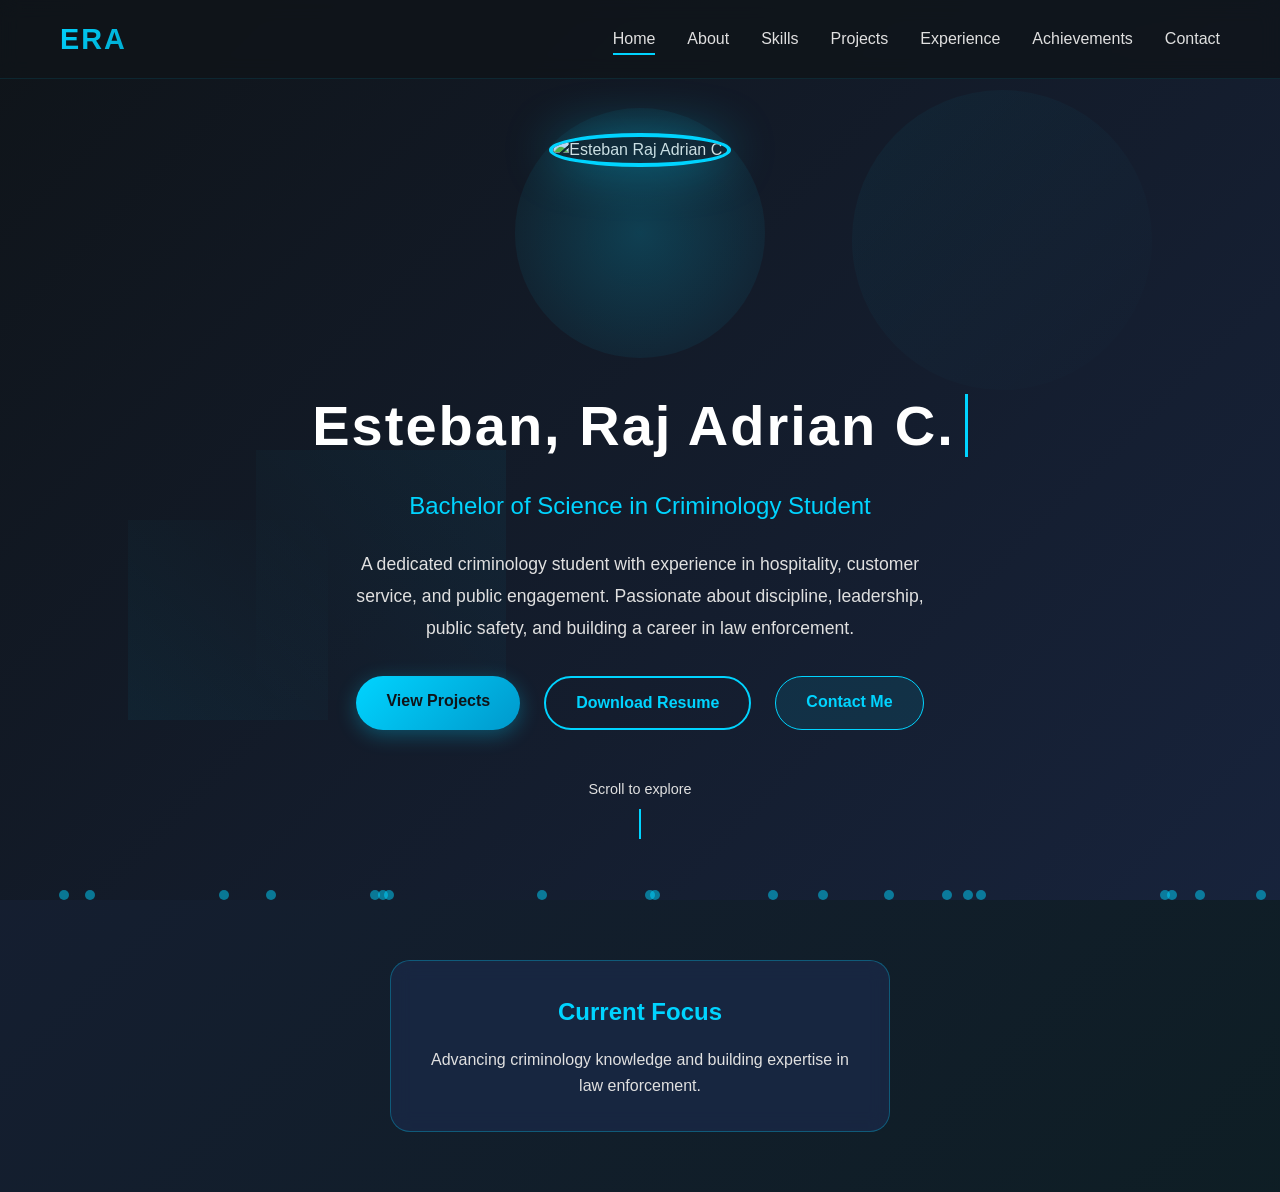
==== index.html @ 2af6d434 "Update index.html" ====
<!DOCTYPE html>
<html lang="en">
<head>
    <meta charset="UTF-8">
    <meta name="viewport" content="width=device-width, initial-scale=1.0">
    <meta name="description" content="Esteban, Raj Adrian C. - Criminology Student Portfolio showcasing skills, projects, and experiences.">
    <meta name="keywords" content="criminology, portfolio, law enforcement, criminology student">
    <meta name="author" content="Esteban, Raj Adrian C.">
    <title>Esteban, Raj Adrian C. - Criminology Student Portfolio</title>
    <link rel="stylesheet" href="style.css">
</head>
<body>
    <!-- Navigation Bar -->
    <nav class="navbar">
        <div class="nav-container">
            <div class="nav-logo">
                <span class="logo-text">ERA</span>
            </div>
            <ul class="nav-menu">
                <li class="nav-item"><a href="index.html" class="nav-link active">Home</a></li>
                <li class="nav-item"><a href="about.html" class="nav-link">About</a></li>
                <li class="nav-item"><a href="skills.html" class="nav-link">Skills</a></li>
                <li class="nav-item"><a href="projects.html" class="nav-link">Projects</a></li>
                <li class="nav-item"><a href="experience.html" class="nav-link">Experience</a></li>
                <li class="nav-item"><a href="achievements.html" class="nav-link">Achievements</a></li>
                <li class="nav-item"><a href="contact.html" class="nav-link">Contact</a></li>
            </ul>
            <div class="hamburger">
                <span></span>
                <span></span>
                <span></span>
            </div>
        </div>
    </nav>

    <!-- Hero Section -->
    <section class="hero">
        <div class="hero-background">
            <div class="animated-gradient"></div>
            <div class="particles" id="particles"></div>
            <div class="geometric-shapes">
                <div class="shape shape-1"></div>
                <div class="shape shape-2"></div>
                <div class="shape shape-3"></div>
            </div>
        </div>

        <div class="hero-content">
            <div class="profile-container">
                <div class="profile-image-wrapper">
                    <img src="https://images.unsplash.com/photo-1507003211169-0a1dd7228f2d?w=400&h=400&fit=crop&q=80" alt="Esteban Raj Adrian C." class="profile-image" loading="lazy">
                    <div class="profile-glow"></div>
                </div>
            </div>

            <h1 class="hero-title">
                <span class="typing-text">Esteban, Raj Adrian C.</span>
            </h1>
            <h2 class="hero-subtitle">Bachelor of Science in Criminology Student</h2>
            <p class="hero-description">
                A dedicated criminology student with experience in hospitality, customer service, and public engagement. Passionate about discipline, leadership, public safety, and building a career in law enforcement.
            </p>

            <div class="hero-buttons">
                <a href="projects.html" class="btn btn-primary">View Projects</a>
                <a href="#contact-section" class="btn btn-secondary">Download Resume</a>
                <a href="contact.html" class="btn btn-tertiary">Contact Me</a>
            </div>

            <div class="hero-footer">
                <p class="scroll-indicator">Scroll to explore</p>
                <div class="scroll-arrow"></div>
            </div>
        </div>
    </section>

    <!-- Floating Animation Section -->
    <section class="floating-section">
        <div class="floating-card">
            <h3>Current Focus</h3>
            <p>Advancing criminology knowledge and building expertise in law enforcement.</p>
        </div>
    </section>

    <!-- Back to Top Button -->
    <button class="back-to-top" id="backToTop">↑</button>

    <script src="script.js"></script>
</body>
</html>
---- style.css ----
/* ===== ROOT & VARIABLES ===== */
:root {
    --primary: #0f1419;
    --primary-light: #1a2847;
    --accent: #00d4ff;
    --accent-dark: #0099cc;
    --secondary: #ffffff;
    --gray: #e0e0e0;
    --gray-dark: #444444;
    --success: #00d97e;
    --warning: #ffa500;
    --error: #ff4757;
    
    --transition: all 0.3s ease;
    --shadow: 0 10px 40px rgba(0, 212, 255, 0.15);
    --shadow-lg: 0 20px 60px rgba(0, 212, 255, 0.2);
}

/* ===== GLOBAL STYLES ===== */
* {
    margin: 0;
    padding: 0;
    box-sizing: border-box;
}

html {
    scroll-behavior: smooth;
}

body {
    font-family: 'Segoe UI', Tahoma, Geneva, Verdana, sans-serif;
    background-color: var(--primary);
    color: var(--gray);
    line-height: 1.6;
    overflow-x: hidden;
}

a {
    text-decoration: none;
    color: inherit;
    transition: var(--transition);
}

button {
    cursor: pointer;
    border: none;
    transition: var(--transition);
}

/* ===== CONTAINER ===== */
.container {
    max-width: 1200px;
    margin: 0 auto;
    padding: 60px 20px;
}

/* ===== NAVIGATION BAR ===== */
.navbar {
    position: fixed;
    top: 0;
    width: 100%;
    z-index: 1000;
    background: rgba(15, 20, 25, 0.8);
    backdrop-filter: blur(10px);
    border-bottom: 1px solid rgba(0, 212, 255, 0.1);
    padding: 1rem 0;
}

.nav-container {
    display: flex;
    justify-content: space-between;
    align-items: center;
    max-width: 1200px;
    margin: 0 auto;
    padding: 0 20px;
}

.nav-logo {
    font-size: 1.8rem;
    font-weight: bold;
    background: linear-gradient(135deg, var(--accent), #00a8cc);
    -webkit-background-clip: text;
    -webkit-text-fill-color: transparent;
    background-clip: text;
}

.logo-text {
    letter-spacing: 2px;
}

.nav-menu {
    display: flex;
    list-style: none;
    gap: 2rem;
}

.nav-link {
    color: var(--gray);
    font-weight: 500;
    position: relative;
    padding: 0.5rem 0;
}

.nav-link::after {
    content: '';
    position: absolute;
    bottom: 0;
    left: 0;
    width: 0;
    height: 2px;
    background-color: var(--accent);
    transition: width 0.3s ease;
}

.nav-link:hover::after,
.nav-link.active::after {
    width: 100%;
}

.hamburger {
    display: none;
    flex-direction: column;
    cursor: pointer;
}

.hamburger span {
    width: 25px;
    height: 3px;
    background-color: var(--accent);
    margin: 5px 0;
    transition: var(--transition);
}

/* ===== HERO SECTION ===== */
.hero {
    position: relative;
    min-height: 100vh;
    display: flex;
    align-items: center;
    justify-content: center;
    overflow: hidden;
    padding-top: 80px;
}

.hero-background {
    position: absolute;
    top: 0;
    left: 0;
    width: 100%;
    height: 100%;
    z-index: -1;
}

.animated-gradient {
    position: absolute;
    width: 100%;
    height: 100%;
    background: linear-gradient(
        -45deg,
        var(--primary-light),
        var(--primary),
        var(--primary-light),
        var(--primary)
    );
    background-size: 400% 400%;
    animation: gradient 15s ease infinite;
}

@keyframes gradient {
    0% { background-position: 0% 50%; }
    50% { background-position: 100% 50%; }
    100% { background-position: 0% 50%; }
}

.particles {
    position: absolute;
    width: 100%;
    height: 100%;
    overflow: hidden;
}

.particle {
    position: absolute;
    bottom: 0;
    width: 10px;
    height: 10px;
    background-color: var(--accent);
    border-radius: 50%;
    opacity: 0.5;
    animation: float 20s infinite;
}

@keyframes float {
    0% {
        transform: translateY(0px) translateX(0px);
        opacity: 0;
    }
    10% {
        opacity: 0.5;
    }
    90% {
        opacity: 0.5;
    }
    100% {
        transform: translateY(-100vh) translateX(100px);
        opacity: 0;
    }
}

.geometric-shapes {
    position: absolute;
    width: 100%;
    height: 100%;
}

.shape {
    position: absolute;
    opacity: 0.05;
}

.shape-1 {
    width: 300px;
    height: 300px;
    background: linear-gradient(135deg, var(--accent), transparent);
    top: 10%;
    right: 10%;
    border-radius: 50%;
    animation: float 25s infinite;
}

.shape-2 {
    width: 200px;
    height: 200px;
    background: linear-gradient(45deg, var(--accent), transparent);
    bottom: 20%;
    left: 10%;
    animation: float 30s infinite;
}

.shape-3 {
    width: 250px;
    height: 250px;
    background: linear-gradient(-135deg, var(--accent), transparent);
    top: 50%;
    left: 20%;
    animation: float 28s infinite;
}

.hero-content {
    position: relative;
    z-index: 10;
    text-align: center;
    max-width: 800px;
}

.profile-container {
    margin-bottom: 3rem;
    animation: slideUp 1s ease;
}

.profile-image-wrapper {
    position: relative;
    width: 200px;
    height: 200px;
    margin: 0 auto;
}

.profile-image {
    width: 100%;
    height: 100%;
    border-radius: 50%;
    border: 4px solid var(--accent);
    object-fit: cover;
    box-shadow: 0 0 50px rgba(0, 212, 255, 0.4);
    animation: pulse 3s ease-in-out infinite;
}

.profile-glow {
    position: absolute;
    top: 50%;
    left: 50%;
    width: 250px;
    height: 250px;
    transform: translate(-50%, -50%);
    border-radius: 50%;
    background: radial-gradient(circle, rgba(0, 212, 255, 0.2), transparent);
    animation: pulse-glow 4s ease-in-out infinite;
}

@keyframes pulse {
    0%, 100% { transform: scale(1); }
    50% { transform: scale(1.05); }
}

@keyframes pulse-glow {
    0%, 100% { transform: translate(-50%, -50%) scale(1); }
    50% { transform: translate(-50%, -50%) scale(1.2); }
}

@keyframes slideUp {
    from {
        opacity: 0;
        transform: translateY(50px);
    }
    to {
        opacity: 1;
        transform: translateY(0);
    }
}

.hero-title {
    font-size: 3.5rem;
    font-weight: 700;
    color: var(--secondary);
    margin-bottom: 1rem;
    letter-spacing: 2px;
    animation: slideUp 1s ease 0.1s both;
}

.typing-text {
    border-right: 3px solid var(--accent);
    padding-right: 10px;
    animation: typing 3s steps(30, end), blink 1s step-end infinite;
}

@keyframes typing {
    from { width: 0; }
    to { width: 100%; }
}

@keyframes blink {
    from, to { border-color: var(--accent); }
    50% { border-color: transparent; }
}

.hero-subtitle {
    font-size: 1.5rem;
    color: var(--accent);
    margin-bottom: 1.5rem;
    font-weight: 500;
    animation: slideUp 1s ease 0.2s both;
}

.hero-description {
    font-size: 1.1rem;
    color: var(--gray);
    max-width: 600px;
    margin: 0 auto 2rem;
    line-height: 1.8;
    animation: slideUp 1s ease 0.3s both;
}

.hero-buttons {
    display: flex;
    gap: 1.5rem;
    justify-content: center;
    flex-wrap: wrap;
    margin-bottom: 3rem;
    animation: slideUp 1s ease 0.4s both;
}

.btn {
    padding: 12px 30px;
    font-size: 1rem;
    font-weight: 600;
    border-radius: 50px;
    transition: var(--transition);
}

.btn-primary {
    background: linear-gradient(135deg, var(--accent), var(--accent-dark));
    color: var(--primary);
    box-shadow: 0 5px 20px rgba(0, 212, 255, 0.3);
}

.btn-primary:hover {
    transform: translateY(-3px);
    box-shadow: 0 10px 30px rgba(0, 212, 255, 0.5);
}

.btn-secondary {
    background: transparent;
    color: var(--accent);
    border: 2px solid var(--accent);
}

.btn-secondary:hover {
    background: var(--accent);
    color: var(--primary);
    transform: translateY(-3px);
}

.btn-tertiary {
    background: rgba(0, 212, 255, 0.1);
    color: var(--accent);
    border: 1px solid var(--accent);
}

.btn-tertiary:hover {
    background: rgba(0, 212, 255, 0.2);
    transform: translateY(-3px);
}

.hero-footer {
    animation: slideUp 1s ease 0.5s both;
}

.scroll-indicator {
    color: var(--gray);
    font-size: 0.9rem;
    margin-bottom: 0.5rem;
}

.scroll-arrow {
    display: inline-block;
    width: 2px;
    height: 30px;
    background-color: var(--accent);
    position: relative;
    animation: scroll-bounce 2s infinite;
}

@keyframes scroll-bounce {
    0%, 100% { transform: translateY(0); }
    50% { transform: translateY(10px); }
}

/* ===== FLOATING SECTION ===== */
.floating-section {
    position: relative;
    padding: 60px 20px;
    background: linear-gradient(135deg, rgba(26, 40, 71, 0.5), rgba(0, 212, 255, 0.05));
    text-align: center;
}

.floating-card {
    max-width: 500px;
    margin: 0 auto;
    padding: 2rem;
    background: rgba(26, 40, 71, 0.8);
    border: 1px solid rgba(0, 212, 255, 0.3);
    border-radius: 20px;
    backdrop-filter: blur(10px);
    animation: float-up 3s ease-in-out infinite;
}

@keyframes float-up {
    0%, 100% { transform: translateY(0px); }
    50% { transform: translateY(-20px); }
}

.floating-card h3 {
    color: var(--accent);
    font-size: 1.5rem;
    margin-bottom: 1rem;
}

.floating-card p {
    color: var(--gray);
    font-size: 1rem;
}

/* ===== PAGE HEADER ===== */
.page-header {
    position: relative;
    min-height: 300px;
    display: flex;
    flex-direction: column;
    justify-content: center;
    align-items: center;
    padding-top: 80px;
    overflow: hidden;
}

.header-background {
    position: absolute;
    top: 0;
    left: 0;
    width: 100%;
    height: 100%;
    background: linear-gradient(
        135deg,
        var(--primary-light) 0%,
        rgba(0, 212, 255, 0.05) 100%
    );
    z-index: -1;
}

.page-title {
    font-size: 3rem;
    color: var(--secondary);
    margin-bottom: 1rem;
    animation: slideUp 0.8s ease;
}

.page-subtitle {
    font-size: 1.3rem;
    color: var(--accent);
    animation: slideUp 0.8s ease 0.1s both;
}

/* ===== SECTION TITLE ===== */
.section-title {
    font-size: 2.5rem;
    color: var(--secondary);
    margin-bottom: 3rem;
    text-align: center;
    position: relative;
    padding-bottom: 1rem;
}

.section-title::after {
    content: '';
    position: absolute;
    bottom: 0;
    left: 50%;
    transform: translateX(-50%);
    width: 100px;
    height: 3px;
    background: linear-gradient(90deg, transparent, var(--accent), transparent);
}

/* ===== ABOUT SECTION ===== */
.about-section {
    padding: 60px 0;
}

.about-grid {
    display: grid;
    grid-template-columns: 1fr 1fr;
    gap: 4rem;
    align-items: center;
}

.about-image {
    text-align: center;
}

.about-img {
    width: 100%;
    max-width: 400px;
    border-radius: 20px;
    box-shadow: var(--shadow-lg);
    border: 2px solid rgba(0, 212, 255, 0.2);
    transition: var(--transition);
}

.about-img:hover {
    transform: scale(1.05);
    box-shadow: 0 0 50px rgba(0, 212, 255, 0.4);
}

.about-info h2 {
    font-size: 2rem;
    color: var(--accent);
    margin-bottom: 1.5rem;
}

.about-text {
    color: var(--gray);
    font-size: 1.1rem;
    margin-bottom: 1.5rem;
    line-height: 1.8;
}

.motto {
    font-size: 1.3rem;
    font-style: italic;
    color: var(--accent);
    padding: 1.5rem;
    border-left: 4px solid var(--accent);
    background: rgba(0, 212, 255, 0.05);
    border-radius: 5px;
    margin-top: 2rem;
}

/* ===== INFO CARDS ===== */
.personal-info-section {
    padding: 60px 0;
}

.info-grid {
    display: grid;
    grid-template-columns: repeat(auto-fit, minmax(250px, 1fr));
    gap: 2rem;
}

.info-card {
    background: rgba(26, 40, 71, 0.6);
    border: 1px solid rgba(0, 212, 255, 0.2);
    padding: 2rem;
    border-radius: 15px;
    text-align: center;
    transition: var(--transition);
}

.info-card:hover {
    border-color: var(--accent);
    box-shadow: 0 0 30px rgba(0, 212, 255, 0.2);
    transform: translateY(-5px);
}

.info-card h3 {
    color: var(--accent);
    font-size: 1.2rem;
    margin-bottom: 0.5rem;
}

.info-card p {
    color: var(--gray);
    font-size: 0.95rem;
}

/* ===== TIMELINE ===== */
.education-section {
    padding: 60px 0;
}

.timeline {
    position: relative;
    max-width: 800px;
    margin: 0 auto;
}

.timeline::before {
    content: '';
    position: absolute;
    left: 50%;
    transform: translateX(-50%);
    width: 2px;
    height: 100%;
    background: linear-gradient(180deg, var(--accent), transparent);
}

.timeline-item {
    margin-bottom: 3rem;
    position: relative;
}

.timeline-item:nth-child(odd) .timeline-content {
    margin-left: 0;
    margin-right: 52%;
    text-align: right;
}

.timeline-item:nth-child(even) .timeline-content {
    margin-left: 52%;
    margin-right: 0;
    text-align: left;
}

.timeline-item::before {
    content: '';
    position: absolute;
    left: 50%;
    transform: translateX(-50%);
    width: 16px;
    height: 16px;
    background: var(--accent);
    border: 3px solid var(--primary);
    border-radius: 50%;
    top: 0;
}

.timeline-content {
    background: rgba(26, 40, 71, 0.6);
    border: 1px solid rgba(0, 212, 255, 0.2);
    padding: 2rem;
    border-radius: 10px;
    transition: var(--transition);
}

.timeline-content:hover {
    border-color: var(--accent);
    box-shadow: var(--shadow);
}

.timeline-content h3 {
    color: var(--secondary);
    font-size: 1.3rem;
    margin-bottom: 0.5rem;
}

.timeline-degree {
    color: var(--accent);
    font-weight: 600;
    margin-bottom: 0.3rem;
}

.timeline-date {
    color: var(--gray);
    font-size: 0.9rem;
    margin-bottom: 1rem;
}

.timeline-description {
    color: var(--gray);
    font-size: 0.95rem;
    line-height: 1.6;
}

/* ===== GOALS SECTION ===== */
.career-goals-section {
    padding: 60px 0;
}

.goals-grid {
    display: grid;
    grid-template-columns: repeat(auto-fit, minmax(280px, 1fr));
    gap: 2rem;
}

.goal-card {
    background: linear-gradient(135deg, rgba(0, 212, 255, 0.05), rgba(26, 40, 71, 0.8));
    border: 1px solid rgba(0, 212, 255, 0.2);
    padding: 2.5rem;
    border-radius: 15px;
    text-align: center;
    transition: var(--transition);
}

.goal-card:hover {
    border-color: var(--accent);
    transform: translateY(-10px);
    box-shadow: var(--shadow-lg);
}

.goal-icon {
    font-size: 3rem;
    margin-bottom: 1rem;
}

.goal-card h3 {
    color: var(--accent);
    font-size: 1.3rem;
    margin-bottom: 1rem;
}

.goal-card p {
    color: var(--gray);
    font-size: 0.95rem;
    line-height: 1.6;
}

/* ===== SKILLS SECTION ===== */
.skills-section {
    padding: 60px 0;
}

.skills-grid {
    display: grid;
    grid-template-columns: repeat(auto-fit, minmax(250px, 1fr));
    gap: 2rem;
    margin-bottom: 4rem;
}

.skill-card {
    background: rgba(26, 40, 71, 0.6);
    border: 1px solid rgba(0, 212, 255, 0.2);
    padding: 2rem;
    border-radius: 15px;
    text-align: center;
    transition: var(--transition);
}

.skill-card:hover {
    border-color: var(--accent);
    background: rgba(26, 40, 71, 0.9);
    transform: translateY(-8px);
    box-shadow: var(--shadow);
}

.skill-icon {
    font-size: 2.5rem;
    margin-bottom: 1rem;
    display: block;
}

.skill-card h3 {
    color: var(--secondary);
    font-size: 1.2rem;
    margin-bottom: 0.8rem;
}

.skill-card p {
    color: var(--gray);
    font-size: 0.9rem;
    line-height: 1.6;
}

/* ===== SKILL CATEGORIES ===== */
.skill-categories {
    padding: 60px 0;
}

.category-grid {
    display: grid;
    grid-template-columns: repeat(auto-fit, minmax(280px, 1fr));
    gap: 2rem;
}

.category-item {
    background: linear-gradient(135deg, rgba(0, 212, 255, 0.05), rgba(26, 40, 71, 0.8));
    border: 1px solid rgba(0, 212, 255, 0.2);
    padding: 2rem;
    border-radius: 15px;
    transition: var(--transition);
}

.category-item:hover {
    border-color: var(--accent);
    box-shadow: var(--shadow);
}

.category-item h3 {
    color: var(--accent);
    font-size: 1.2rem;
    margin-bottom: 1.5rem;
    text-align: center;
}

.category-list {
    list-style: none;
}

.category-list li {
    color: var(--gray);
    padding: 0.5rem 0;
    position: relative;
    padding-left: 1.5rem;
    font-size: 0.95rem;
}

.category-list li::before {
    content: '▸';
    position: absolute;
    left: 0;
    color: var(--accent);
}

/* ===== PROFICIENCY SECTION ===== */
.proficiency-section {
    padding: 60px 0;
}

.proficiency-container {
    display: grid;
    grid-template-columns: repeat(auto-fit, minmax(250px, 1fr));
    gap: 2rem;
    max-width: 1000px;
    margin: 0 auto;
}

.proficiency-item {
    background: rgba(26, 40, 71, 0.6);
    border: 1px solid rgba(0, 212, 255, 0.2);
    padding: 2rem;
    border-radius: 15px;
    text-align: center;
}

.proficiency-item h4 {
    color: var(--accent);
    font-size: 1.1rem;
    margin-bottom: 1rem;
}

.proficiency-item p {
    color: var(--gray);
    font-size: 0.95rem;
    line-height: 1.6;
}

/* ===== PROJECTS SECTION ===== */
.projects-section {
    padding: 60px 0;
}

.projects-grid {
    display: grid;
    grid-template-columns: repeat(auto-fit, minmax(300px, 1fr));
    gap: 2.5rem;
}

.project-card {
    background: rgba(26, 40, 71, 0.6);
    border: 1px solid rgba(0, 212, 255, 0.2);
    border-radius: 15px;
    overflow: hidden;
    transition: var(--transition);
    display: flex;
    flex-direction: column;
}

.project-card:hover {
    border-color: var(--accent);
    box-shadow: var(--shadow-lg);
    transform: translateY(-10px);
}

.project-image {
    position: relative;
    width: 100%;
    height: 200px;
    overflow: hidden;
}

.project-image img {
    width: 100%;
    height: 100%;
    object-fit: cover;
    transition: var(--transition);
}

.project-card:hover .project-image img {
    transform: scale(1.1);
}

.project-overlay {
    position: absolute;
    top: 0;
    left: 0;
    right: 0;
    bottom: 0;
    background: rgba(0, 0, 0, 0.7);
    display: flex;
    align-items: center;
    justify-content: center;
    opacity: 0;
    transition: var(--transition);
}

.project-card:hover .project-overlay {
    opacity: 1;
}

.view-project-btn {
    padding: 10px 25px;
    background: var(--accent);
    color: var(--primary);
    border-radius: 25px;
    font-weight: 600;
    transition: var(--transition);
}

.view-project-btn:hover {
    background: var(--secondary);
    transform: scale(1.05);
}

.project-content {
    padding: 2rem;
    flex: 1;
    display: flex;
    flex-direction: column;
}

.project-content h3 {
    color: var(--secondary);
    font-size: 1.3rem;
    margin-bottom: 1rem;
}

.project-content p {
    color: var(--gray);
    font-size: 0.95rem;
    margin-bottom: 1.5rem;
    flex: 1;
    line-height: 1.6;
}

.project-tech {
    display: flex;
    flex-wrap: wrap;
    gap: 0.5rem;
}

.tech-tag {
    display: inline-block;
    background: rgba(0, 212, 255, 0.15);
    color: var(--accent);
    padding: 0.4rem 1rem;
    border-radius: 20px;
    font-size: 0.8rem;
    border: 1px solid rgba(0, 212, 255, 0.3);
}

/* ===== PROJECT DETAILS ===== */
.project-details-section {
    padding: 60px 0;
    background: rgba(0, 212, 255, 0.03);
}

.details-container {
    display: grid;
    grid-template-columns: repeat(auto-fit, minmax(280px, 1fr));
    gap: 2rem;
}

.detail-item {
    background: rgba(26, 40, 71, 0.6);
    border: 1px solid rgba(0, 212, 255, 0.2);
    padding: 2rem;
    border-radius: 15px;
}

.detail-item h3 {
    color: var(--accent);
    font-size: 1.1rem;
    margin-bottom: 1rem;
}

.detail-item p {
    color: var(--gray);
    font-size: 0.9rem;
    margin-bottom: 0.8rem;
    line-height: 1.6;
}

/* ===== EXPERIENCE SECTION ===== */
.experience-section {
    padding: 60px 0;
}

.experience-timeline {
    max-width: 900px;
    margin: 0 auto;
}

.experience-item {
    display: flex;
    margin-bottom: 3rem;
    opacity: 0;
    animation: slideIn 0.8s ease forwards;
}

@keyframes slideIn {
    from {
        opacity: 0;
        transform: translateX(-30px);
    }
    to {
        opacity: 1;
        transform: translateX(0);
    }
}

.experience-item:nth-child(1) { animation-delay: 0.1s; }
.experience-item:nth-child(2) { animation-delay: 0.2s; }
.experience-item:nth-child(3) { animation-delay: 0.3s; }

.experience-marker {
    min-width: 20px;
    width: 20px;
    height: 20px;
    background: var(--accent);
    border-radius: 50%;
    margin-right: 2rem;
    margin-top: 0.5rem;
    box-shadow: 0 0 20px rgba(0, 212, 255, 0.5);
}

.experience-content {
    background: rgba(26, 40, 71, 0.6);
    border: 1px solid rgba(0, 212, 255, 0.2);
    padding: 2rem;
    border-radius: 10px;
    flex: 1;
    transition: var(--transition);
}

.experience-content:hover {
    border-color: var(--accent);
    box-shadow: var(--shadow);
}

.experience-header {
    display: flex;
    justify-content: space-between;
    align-items: start;
    margin-bottom: 1rem;
}

.experience-header h3 {
    color: var(--secondary);
    font-size: 1.3rem;
}

.experience-type {
    color: var(--accent);
    font-size: 0.85rem;
    background: rgba(0, 212, 255, 0.1);
    padding: 0.3rem 0.8rem;
    border-radius: 20px;
    white-space: nowrap;
}

.experience-period {
    color: var(--gray);
    font-size: 0.9rem;
    margin-bottom: 0.5rem;
}

.experience-description {
    color: var(--gray);
    font-size: 0.95rem;
    line-height: 1.6;
    margin-bottom: 1.5rem;
}

.experience-highlights h4 {
    color: var(--accent);
    font-size: 1rem;
    margin-bottom: 1rem;
}

.experience-highlights ul {
    list-style: none;
}

.experience-highlights li {
    color: var(--gray);
    padding: 0.3rem 0;
    padding-left: 1.5rem;
    font-size: 0.9rem;
    position: relative;
}

.experience-highlights li::before {
    content: '✓';
    position: absolute;
    left: 0;
    color: var(--accent);
    font-weight: bold;
}

/* ===== EXPERIENCE SUMMARY ===== */
.experience-summary {
    padding: 60px 0;
}

.summary-grid {
    display: grid;
    grid-template-columns: repeat(auto-fit, minmax(200px, 1fr));
    gap: 2rem;
    max-width: 900px;
    margin: 0 auto;
}

.summary-card {
    background: linear-gradient(135deg, rgba(0, 212, 255, 0.05), rgba(26, 40, 71, 0.8));
    border: 1px solid rgba(0, 212, 255, 0.2);
    padding: 2rem;
    border-radius: 15px;
    text-align: center;
    transition: var(--transition);
}

.summary-card:hover {
    border-color: var(--accent);
    box-shadow: var(--shadow);
    transform: translateY(-5px);
}

.summary-number {
    font-size: 2.5rem;
    font-weight: 700;
    color: var(--accent);
    margin-bottom: 0.5rem;
}

.summary-card p {
    color: var(--gray);
    font-size: 0.95rem;
}

/* ===== SKILLS GAINED ===== */
.skills-gained {
    padding: 60px 0;
}

.competencies-grid {
    display: grid;
    grid-template-columns: repeat(auto-fit, minmax(280px, 1fr));
    gap: 2rem;
}

.competency-box {
    background: rgba(26, 40, 71, 0.6);
    border: 1px solid rgba(0, 212, 255, 0.2);
    padding: 2rem;
    border-radius: 15px;
    transition: var(--transition);
}

.competency-box:hover {
    border-color: var(--accent);
    box-shadow: var(--shadow);
    transform: translateY(-5px);
}

.competency-box h3 {
    color: var(--accent);
    font-size: 1.1rem;
    margin-bottom: 1rem;
}

.competency-box p {
    color: var(--gray);
    font-size: 0.9rem;
    line-height: 1.6;
}

/* ===== ACHIEVEMENTS SECTION ===== */
.filter-section {
    padding: 40px 0;
    text-align: center;
}

.filter-buttons {
    display: flex;
    gap: 1rem;
    justify-content: center;
    flex-wrap: wrap;
}

.filter-btn {
    padding: 8px 20px;
    background: rgba(0, 212, 255, 0.1);
    color: var(--accent);
    border: 1px solid rgba(0, 212, 255, 0.3);
    border-radius: 20px;
    font-size: 0.9rem;
    font-weight: 600;
    transition: var(--transition);
}

.filter-btn:hover,
.filter-btn.active {
    background: var(--accent);
    color: var(--primary);
}

.achievements-section {
    padding: 60px 0;
}

.achievements-gallery {
    display: grid;
    grid-template-columns: repeat(auto-fit, minmax(300px, 1fr));
    gap: 2rem;
    margin-bottom: 4rem;
}

.achievement-card {
    background: rgba(26, 40, 71, 0.6);
    border: 1px solid rgba(0, 212, 255, 0.2);
    border-radius: 15px;
    overflow: hidden;
    transition: var(--transition);
    cursor: pointer;
}

.achievement-card:hover {
    border-color: var(--accent);
    box-shadow: var(--shadow-lg);
    transform: translateY(-8px);
}

.achievement-image {
    position: relative;
    width: 100%;
    height: 200px;
    overflow: hidden;
}

.achievement-image img {
    width: 100%;
    height: 100%;
    object-fit: cover;
    transition: var(--transition);
}

.achievement-card:hover .achievement-image img {
    transform: scale(1.1);
}

.achievement-overlay {
    position: absolute;
    top: 0;
    left: 0;
    right: 0;
    bottom: 0;
    background: rgba(0, 0, 0, 0.7);
    display: flex;
    align-items: center;
    justify-content: center;
    opacity: 0;
    transition: var(--transition);
}

.achievement-card:hover .achievement-overlay {
    opacity: 1;
}

.achievement-btn {
    padding: 8px 20px;
    background: var(--accent);
    color: var(--primary);
    border-radius: 20px;
    font-weight: 600;
    transition: var(--transition);
}

.achievement-btn:hover {
    transform: scale(1.05);
}

.achievement-info {
    padding: 1.5rem;
}

.achievement-info h3 {
    color: var(--secondary);
    font-size: 1.2rem;
    margin-bottom: 0.5rem;
}

.achievement-info p {
    color: var(--gray);
    font-size: 0.9rem;
    margin-bottom: 1rem;
}

.achievement-tag {
    display: inline-block;
    background: rgba(0, 212, 255, 0.15);
    color: var(--accent);
    padding: 0.3rem 0.8rem;
    border-radius: 15px;
    font-size: 0.75rem;
    border: 1px solid rgba(0, 212, 255, 0.3);
}

/* ===== ACHIEVEMENT DETAILS ===== */
.achievement-details-section {
    padding: 60px 0;
    background: rgba(0, 212, 255, 0.03);
}

.detail-box {
    background: rgba(26, 40, 71, 0.6);
    border: 1px solid rgba(0, 212, 255, 0.2);
    padding: 2rem;
    border-radius: 15px;
    text-align: center;
    transition: var(--transition);
}

.detail-box:hover {
    border-color: var(--accent);
    box-shadow: var(--shadow);
    transform: translateY(-5px);
}

.detail-icon {
    font-size: 3rem;
    margin-bottom: 1rem;
}

.detail-box h3 {
    color: var(--accent);
    font-size: 1.2rem;
    margin-bottom: 1rem;
}

.detail-box p {
    color: var(--gray);
    font-size: 0.9rem;
    margin-bottom: 0.8rem;
    line-height: 1.6;
}

/* ===== MODAL ===== */
.modal {
    display: none;
    position: fixed;
    z-index: 2000;
    left: 0;
    top: 0;
    width: 100%;
    height: 100%;
    background-color: rgba(0, 0, 0, 0.8);
    animation: fadeIn 0.3s ease;
}

@keyframes fadeIn {
    from { opacity: 0; }
    to { opacity: 1; }
}

.modal-content {
    background-color: var(--primary-light);
    margin: 5% auto;
    padding: 2rem;
    border: 1px solid rgba(0, 212, 255, 0.3);
    border-radius: 15px;
    max-width: 600px;
    max-height: 80vh;
    overflow-y: auto;
    animation: slideDown 0.3s ease;
}

@keyframes slideDown {
    from {
        transform: translateY(-50px);
        opacity: 0;
    }
    to {
        transform: translateY(0);
        opacity: 1;
    }
}

.modal-close {
    color: var(--gray);
    float: right;
    font-size: 2rem;
    font-weight: bold;
    cursor: pointer;
    transition: var(--transition);
}

.modal-close:hover {
    color: var(--accent);
}

.modal-body h3 {
    color: var(--accent);
    font-size: 1.5rem;
    margin-bottom: 1rem;
}

.modal-body p {
    color: var(--gray);
    margin-bottom: 1rem;
    line-height: 1.6;
}

/* ===== CONTACT SECTION ===== */
.contact-section {
    padding: 60px 0;
}

.contact-grid {
    display: grid;
    grid-template-columns: 1fr 1fr;
    gap: 4rem;
    align-items: start;
}

.contact-form-wrapper {
    background: rgba(26, 40, 71, 0.6);
    border: 1px solid rgba(0, 212, 255, 0.2);
    padding: 3rem;
    border-radius: 15px;
}

.form-title {
    color: var(--secondary);
    font-size: 1.5rem;
    margin-bottom: 2rem;
}

.form-group {
    position: relative;
    margin-bottom: 2rem;
}

.form-group input,
.form-group textarea {
    width: 100%;
    background: transparent;
    border: none;
    border-bottom: 2px solid rgba(0, 212, 255, 0.2);
    color: var(--gray);
    padding: 0.8rem 0;
    font-size: 1rem;
    font-family: inherit;
    transition: var(--transition);
    outline: none;
}

.form-group input::placeholder,
.form-group textarea::placeholder {
    color: rgba(224, 224, 224, 0.5);
}

.form-group input:focus,
.form-group textarea:focus {
    border-bottom-color: var(--accent);
    color: var(--secondary);
}

.form-line {
    position: absolute;
    bottom: -2px;
    left: 0;
    width: 0;
    height: 2px;
    background: var(--accent);
    transition: width 0.3s ease;
}

.form-group input:focus ~ .form-line,
.form-group textarea:focus ~ .form-line {
    width: 100%;
}

.contact-info {
    background: rgba(26, 40, 71, 0.6);
    border: 1px solid rgba(0, 212, 255, 0.2);
    padding: 3rem;
    border-radius: 15px;
}

.info-title {
    color: var(--secondary);
    font-size: 1.5rem;
    margin-bottom: 2rem;
}

.info-item {
    display: flex;
    align-items: flex-start;
    margin-bottom: 2rem;
}

.info-icon {
    font-size: 1.8rem;
    margin-right: 1.5rem;
    color: var(--accent);
}

.info-content h3 {
    color: var(--secondary);
    font-size: 1.1rem;
    margin-bottom: 0.3rem;
}

.info-content a,
.info-content p {
    color: var(--gray);
    font-size: 0.95rem;
    transition: var(--transition);
}

.info-content a:hover {
    color: var(--accent);
}

.social-section {
    margin-top: 2rem;
    padding-top: 2rem;
    border-top: 1px solid rgba(0, 212, 255, 0.1);
}

.social-section h3 {
    color: var(--secondary);
    font-size: 1.1rem;
    margin-bottom: 1.5rem;
}

.social-links {
    display: flex;
    gap: 1rem;
    flex-wrap: wrap;
}

.social-link {
    display: inline-flex;
    align-items: center;
    justify-content: center;
    width: 45px;
    height: 45px;
    border-radius: 50%;
    background: rgba(0, 212, 255, 0.1);
    border: 1px solid rgba(0, 212, 255, 0.3);
    color: var(--accent);
    font-size: 0.8rem;
    font-weight: 600;
    transition: var(--transition);
    text-align: center;
}

.social-link:hover {
    background: var(--accent);
    color: var(--primary);
    transform: translateY(-5px);
}

.response-box {
    margin-top: 2rem;
    padding: 1.5rem;
    background: rgba(0, 212, 255, 0.05);
    border-left: 3px solid var(--accent);
    border-radius: 5px;
}

.response-box p {
    color: var(--gray);
    font-size: 0.95rem;
}

/* ===== FOOTER ===== */
.footer {
    background: rgba(26, 40, 71, 0.8);
    border-top: 1px solid rgba(0, 212, 255, 0.2);
    padding: 3rem 20px 1.5rem;
}

.footer-content {
    max-width: 1200px;
    margin: 0 auto;
    display: grid;
    grid-template-columns: repeat(auto-fit, minmax(250px, 1fr));
    gap: 2rem;
    margin-bottom: 2rem;
}

.footer-section h3 {
    color: var(--accent);
    font-size: 1.1rem;
    margin-bottom: 1rem;
}

.footer-section p {
    color: var(--gray);
    font-size: 0.9rem;
    line-height: 1.6;
}

.footer-section ul {
    list-style: none;
}

.footer-section ul li {
    margin-bottom: 0.5rem;
}

.footer-section a {
    color: var(--gray);
    font-size: 0.9rem;
    transition: var(--transition);
}

.footer-section a:hover {
    color: var(--accent);
}

.footer-bottom {
    text-align: center;
    border-top: 1px solid rgba(0, 212, 255, 0.1);
    padding-top: 1.5rem;
}

.footer-bottom p {
    color: var(--gray);
    font-size: 0.85rem;
    margin-bottom: 0.3rem;
}

/* ===== BACK TO TOP BUTTON ===== */
.back-to-top {
    position: fixed;
    bottom: 2rem;
    right: 2rem;
    width: 50px;
    height: 50px;
    background: linear-gradient(135deg, var(--accent), var(--accent-dark));
    color: var(--primary);
    border-radius: 50%;
    font-size: 1.5rem;
    display: none;
    align-items: center;
    justify-content: center;
    z-index: 999;
    opacity: 0;
    transition: var(--transition);
    box-shadow: 0 5px 20px rgba(0, 212, 255, 0.3);
}

.back-to-top:hover {
    transform: translateY(-5px);
    box-shadow: 0 10px 30px rgba(0, 212, 255, 0.5);
}

.back-to-top.show {
    display: flex;
    opacity: 1;
}

/* ===== FADE-IN ANIMATION ===== */
.fade-in {
    opacity: 0;
    animation: fadeInUp 0.8s ease forwards;
}

@keyframes fadeInUp {
    from {
        opacity: 0;
        transform: translateY(30px);
    }
    to {
        opacity: 1;
        transform: translateY(0);
    }
}

/* ===== RESPONSIVE DESIGN ===== */
@media (max-width: 768px) {
    .hamburger {
        display: flex;
    }

    .nav-menu {
        position: fixed;
        left: -100%;
        top: 60px;
        flex-direction: column;
        background-color: var(--primary);
        width: 100%;
        text-align: center;
        transition: 0.3s;
        gap: 0;
        padding: 2rem 0;
    }

    .nav-menu.active {
        left: 0;
    }

    .nav-item {
        padding: 1rem 0;
    }

    .page-title {
        font-size: 2rem;
    }

    .hero-title {
        font-size: 2rem;
    }

    .section-title {
        font-size: 1.8rem;
    }

    .about-grid {
        grid-template-columns: 1fr;
        gap: 2rem;
    }

    .contact-grid {
        grid-template-columns: 1fr;
        gap: 2rem;
    }

    .about-img {
        max-width: 300px;
    }

    .timeline::before {
        left: 10px;
    }

    .timeline-item {
        margin-left: 40px;
    }

    .timeline-item:nth-child(odd) .timeline-content,
    .timeline-item:nth-child(even) .timeline-content {
        margin-left: 0;
        margin-right: 0;
        text-align: left;
    }

    .timeline-item::before {
        left: -13px;
    }

    .experience-header {
        flex-direction: column;
        gap: 0.5rem;
    }

    .hero-buttons {
        flex-direction: column;
    }

    .btn {
        width: 100%;
    }

    .modal-content {
        margin: 20% auto;
        width: 90%;
    }

    .back-to-top {
        width: 40px;
        height: 40px;
        bottom: 1.5rem;
        right: 1.5rem;
        font-size: 1.2rem;
    }
}

@media (max-width: 480px) {
    .hero-title {
        font-size: 1.5rem;
    }

    .hero-subtitle {
        font-size: 1.1rem;
    }

    .page-title {
        font-size: 1.5rem;
    }

    .section-title {
        font-size: 1.5rem;
    }

    .skills-grid,
    .goals-grid,
    .category-grid {
        grid-template-columns: 1fr;
    }

    .projects-grid {
        grid-template-columns: 1fr;
    }

    .info-grid {
        grid-template-columns: 1fr;
    }

    .filter-buttons {
        gap: 0.5rem;
    }

    .filter-btn {
        padding: 6px 15px;
        font-size: 0.8rem;
    }

    .contact-form-wrapper,
    .contact-info {
        padding: 1.5rem;
    }

    .form-title,
    .info-title {
        font-size: 1.2rem;
    }

    .social-links {
        gap: 0.5rem;
    }

    .social-link {
        width: 40px;
        height: 40px;
        font-size: 0.7rem;
    }

    .footer-content {
        gap: 1rem;
    }

    .modal-content {
        margin: 50% auto;
        padding: 1.5rem;
    }
}
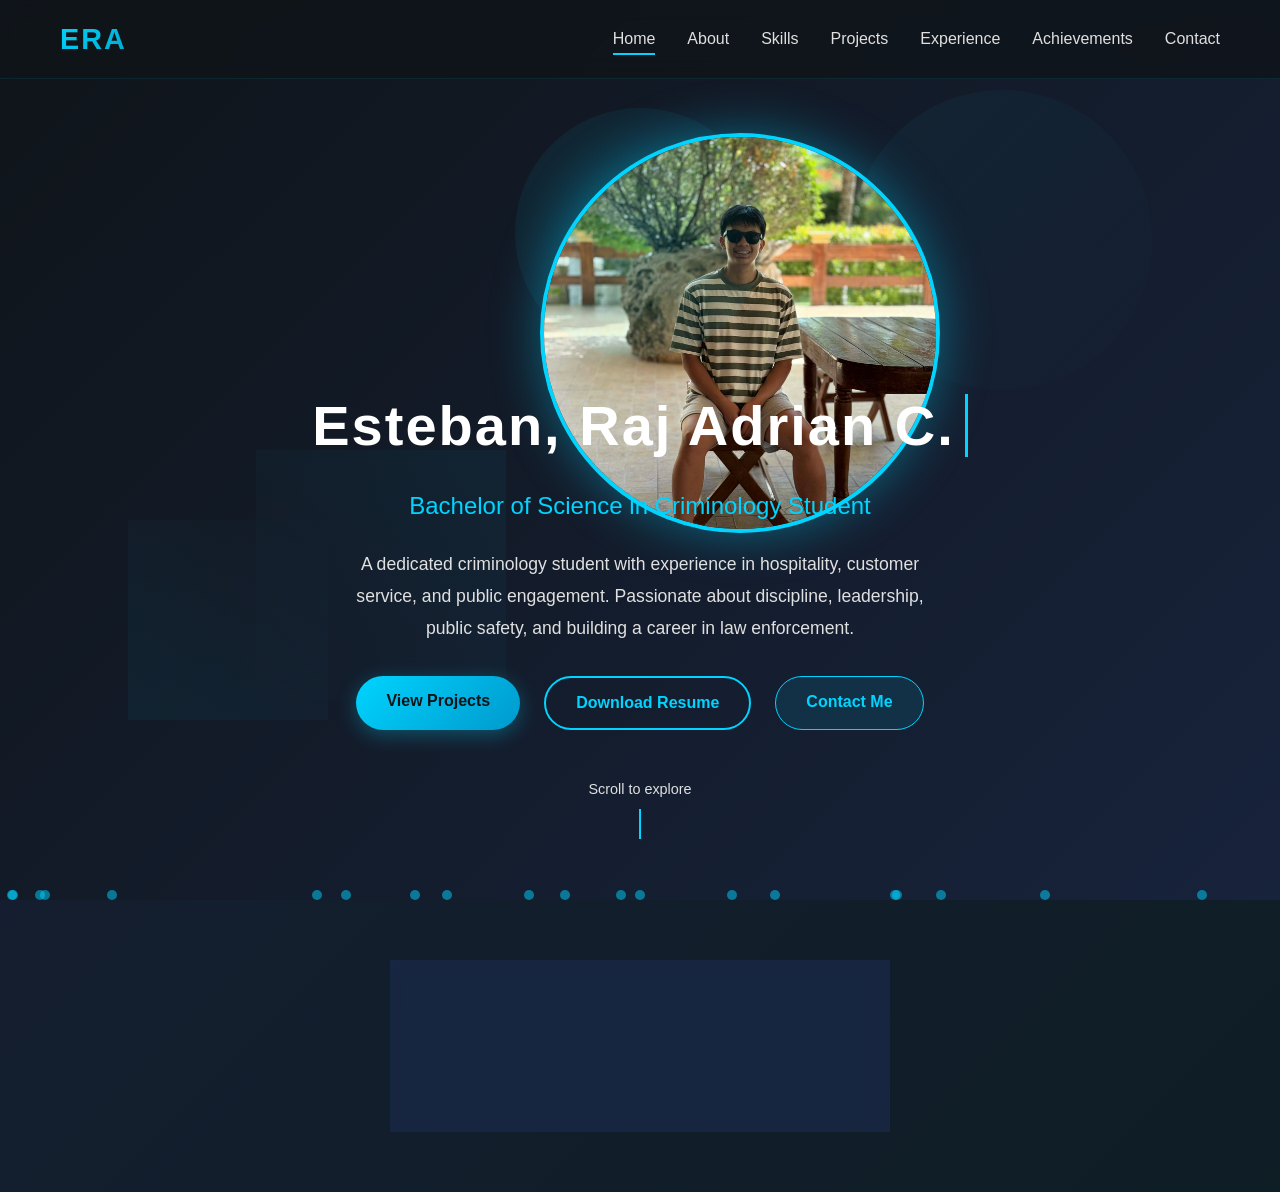
==== commit 8f157215: "Update index.html" ====
--- a/index.html
+++ b/index.html
@@ -48,7 +48,7 @@
         <div class="hero-content">
             <div class="profile-container">
                 <div class="profile-image-wrapper">
-                    <img src="https://images.unsplash.com/photo-1507003211169-0a1dd7228f2d?w=400&h=400&fit=crop&q=80" alt="Esteban Raj Adrian C." class="profile-image" loading="lazy">
+                    <img src="Profile.jpg" alt="Esteban, Raj Adrian C." style="width: 400px; height: 400px; object-fit: cover;" class="profile-image"; loading="lazy">
                     <div class="profile-glow"></div>
                 </div>
             </div>
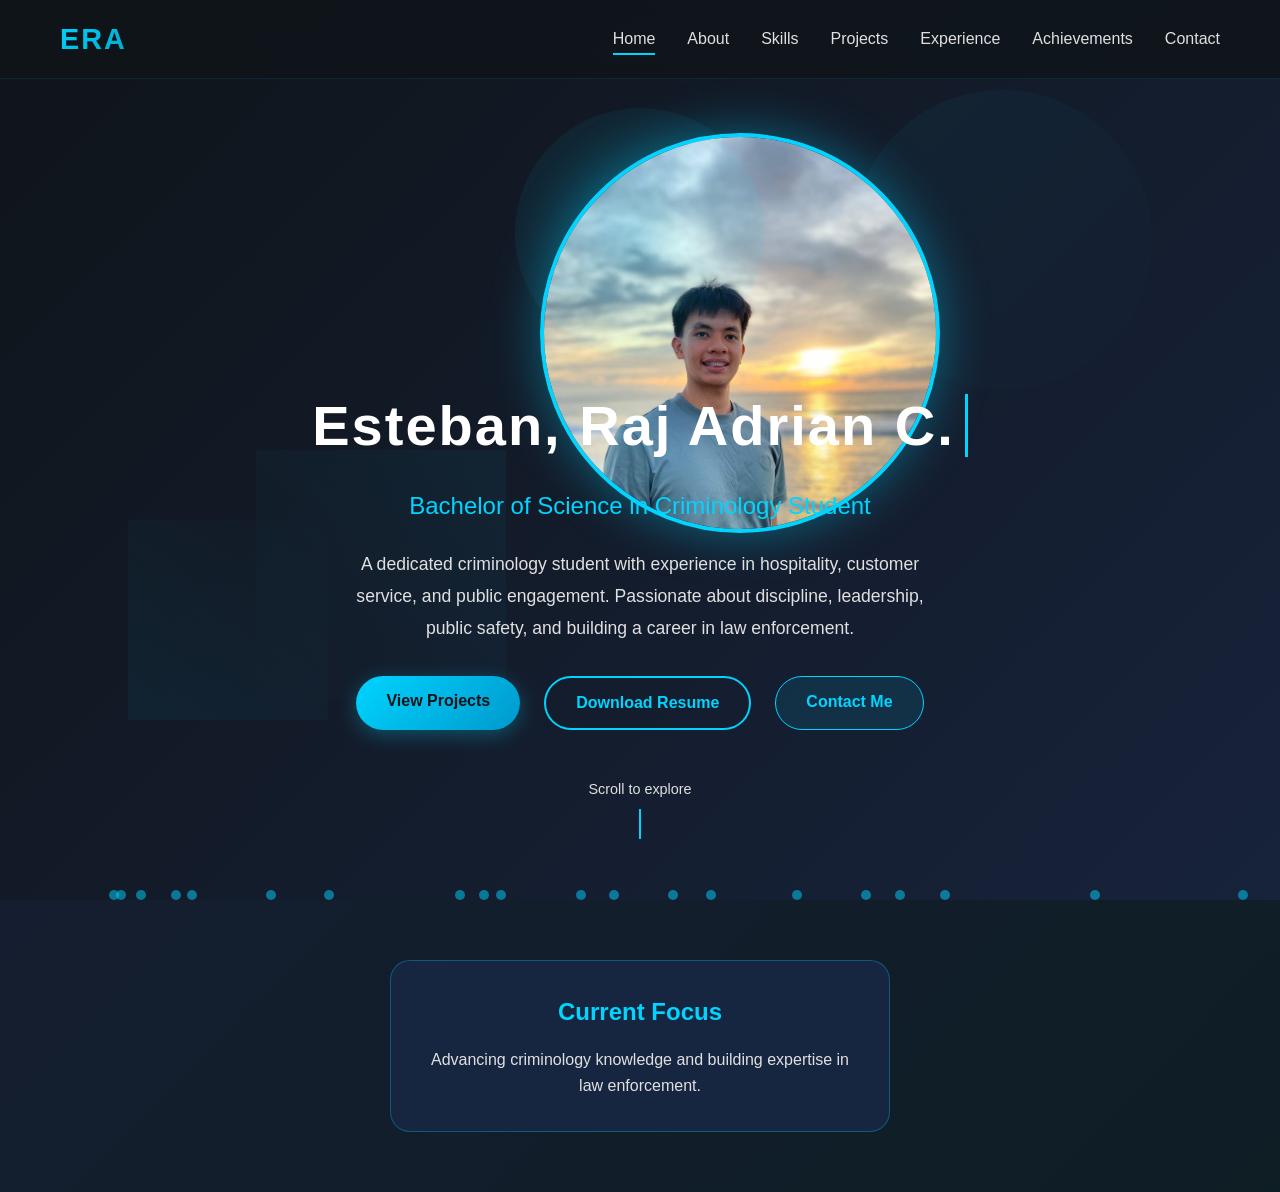
==== commit 2d99184b: "Update index.html" ====
--- a/index.html
+++ b/index.html
@@ -48,7 +48,7 @@
         <div class="hero-content">
             <div class="profile-container">
                 <div class="profile-image-wrapper">
-                    <img src="Profile.jpg" alt="Esteban, Raj Adrian C." style="width: 400px; height: 400px; object-fit: cover;" class="profile-image"; loading="lazy">
+                    <img src="Profile2.jpg" alt="Esteban, Raj Adrian C." style="width: 400px; height: 400px; object-fit: cover;" class="profile-image"; loading="lazy">
                     <div class="profile-glow"></div>
                 </div>
             </div>
--- a/style.css
+++ b/style.css
@@ -699,6 +699,111 @@
     line-height: 1.6;
 }
 
+/* ===== VALUES SECTION ===== */
+.values-section {
+    margin-bottom: 80px;
+    text-align: center;
+}
+
+.values-grid {
+    display: grid;
+    grid-template-columns: repeat(auto-fit, minmax(250px, 1fr));
+    gap: 30px;
+    margin-top: 50px;
+    perspective: 1000px;
+}
+
+.value-card {
+    background: linear-gradient(135deg, rgba(26, 40, 71, 0.6) 0%, rgba(26, 40, 71, 0.3) 100%);
+    padding: 40px 30px;
+    border-radius: 15px;
+    border: 2px solid rgba(0, 212, 255, 0.3);
+    transition: var(--transition);
+    cursor: pointer;
+    position: relative;
+    overflow: hidden;
+    display: flex;
+    flex-direction: column;
+    align-items: center;
+    justify-content: center;
+    min-height: 320px;
+    backdrop-filter: blur(10px);
+}
+
+.value-card::before {
+    content: '';
+    position: absolute;
+    top: 0;
+    left: 0;
+    right: 0;
+    bottom: 0;
+    background: linear-gradient(135deg, rgba(0, 212, 255, 0.1) 0%, transparent 100%);
+    opacity: 0;
+    transition: opacity var(--transition);
+    z-index: 0;
+}
+
+.value-card:hover {
+    background: linear-gradient(135deg, rgba(26, 40, 71, 0.9) 0%, rgba(26, 40, 71, 0.6) 100%);
+    border-color: var(--accent);
+    box-shadow: var(--shadow-lg), 0 0 30px rgba(0, 212, 255, 0.25);
+    transform: translateY(-8px) rotateX(5deg);
+}
+
+.value-card:hover::before {
+    opacity: 1;
+}
+
+.value-icon {
+    font-size: 56px;
+    margin-bottom: 20px;
+    display: block;
+    transition: var(--transition);
+    animation: float 3s ease-in-out infinite;
+    z-index: 1;
+}
+
+.value-card:hover .value-icon {
+    font-size: 64px;
+    animation: bounce 0.6s ease-in-out;
+}
+
+.value-card h3 {
+    font-size: 24px;
+    color: var(--accent);
+    margin-bottom: 15px;
+    z-index: 1;
+    font-weight: 700;
+    letter-spacing: 0.5px;
+}
+
+.value-card p {
+    color: var(--gray);
+    line-height: 1.7;
+    z-index: 1;
+    font-size: 15px;
+}
+
+/* Enhanced Value Card Animations */
+@keyframes float {
+    0%, 100% {
+        transform: translateY(0px);
+    }
+    50% {
+        transform: translateY(-10px);
+    }
+}
+
+@keyframes bounce {
+    0%, 100% {
+        transform: scale(1);
+    }
+    50% {
+        transform: scale(1.15);
+    }
+}
+
+
 /* ===== GOALS SECTION ===== */
 .career-goals-section {
     padding: 60px 0;
@@ -1884,4 +1989,4 @@
         margin: 50% auto;
         padding: 1.5rem;
     }
-}+}
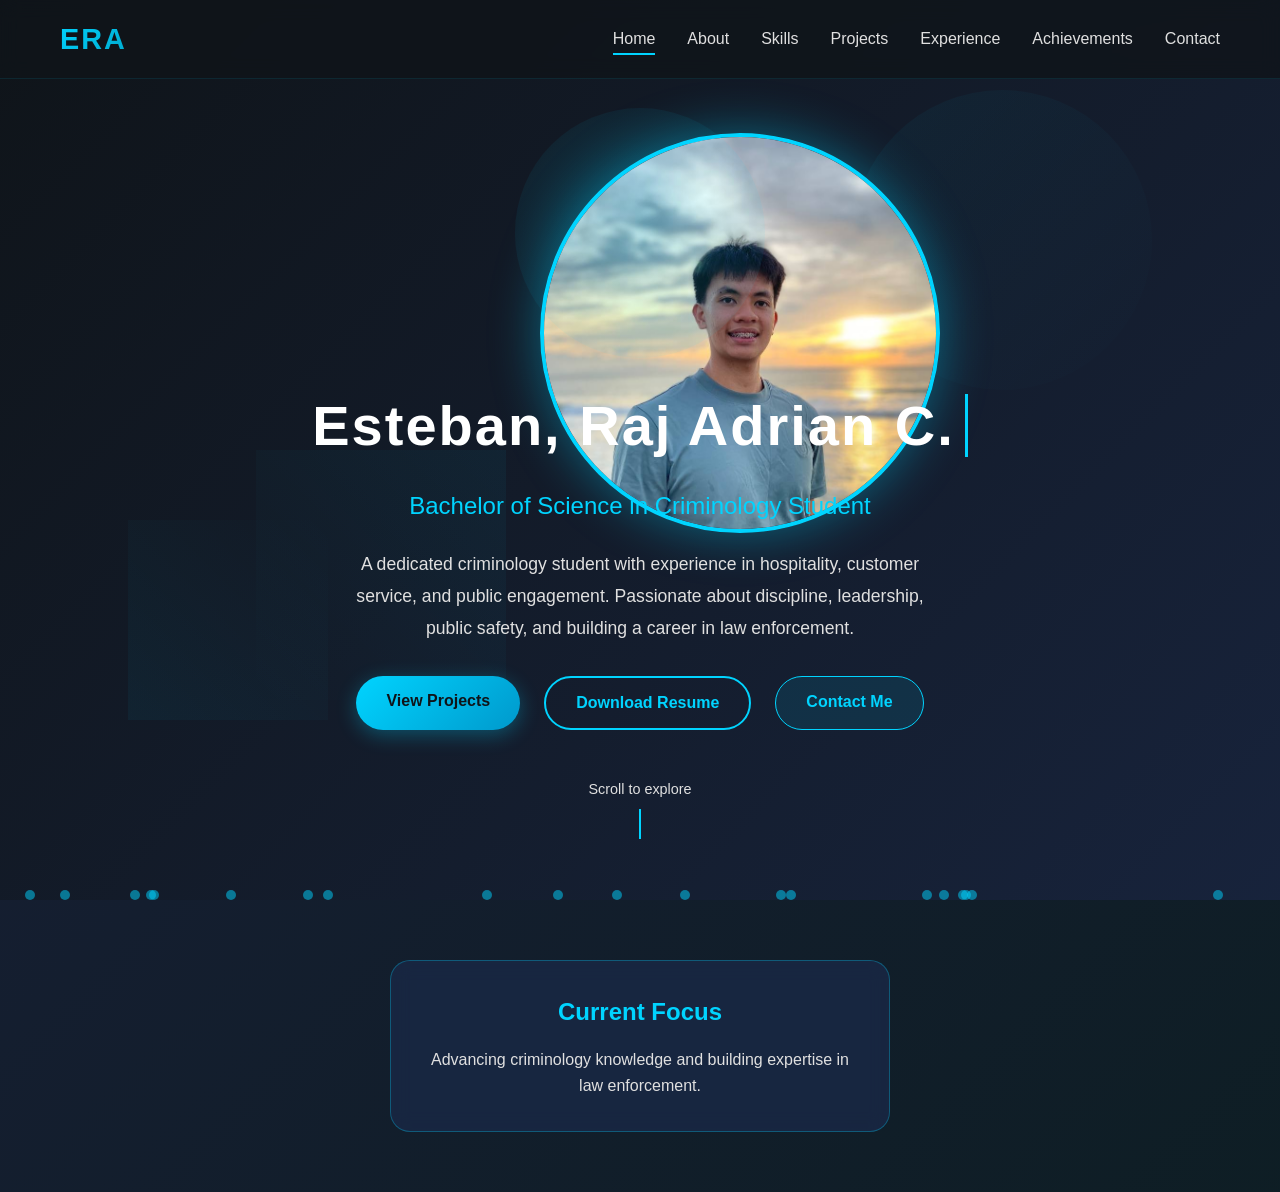
==== commit fb4fa608: "Update index.html" ====
--- a/index.html
+++ b/index.html
@@ -63,7 +63,7 @@
 
             <div class="hero-buttons">
                 <a href="projects.html" class="btn btn-primary">View Projects</a>
-                <a href="#contact-section" class="btn btn-secondary">Download Resume</a>
+                <a href="EstebanRajAdrian_Resume.pdf" download="EstebanRajAdrian_Resume.pdf" class="btn btn-secondary">Download Resume</a>
                 <a href="contact.html" class="btn btn-tertiary">Contact Me</a>
             </div>
 
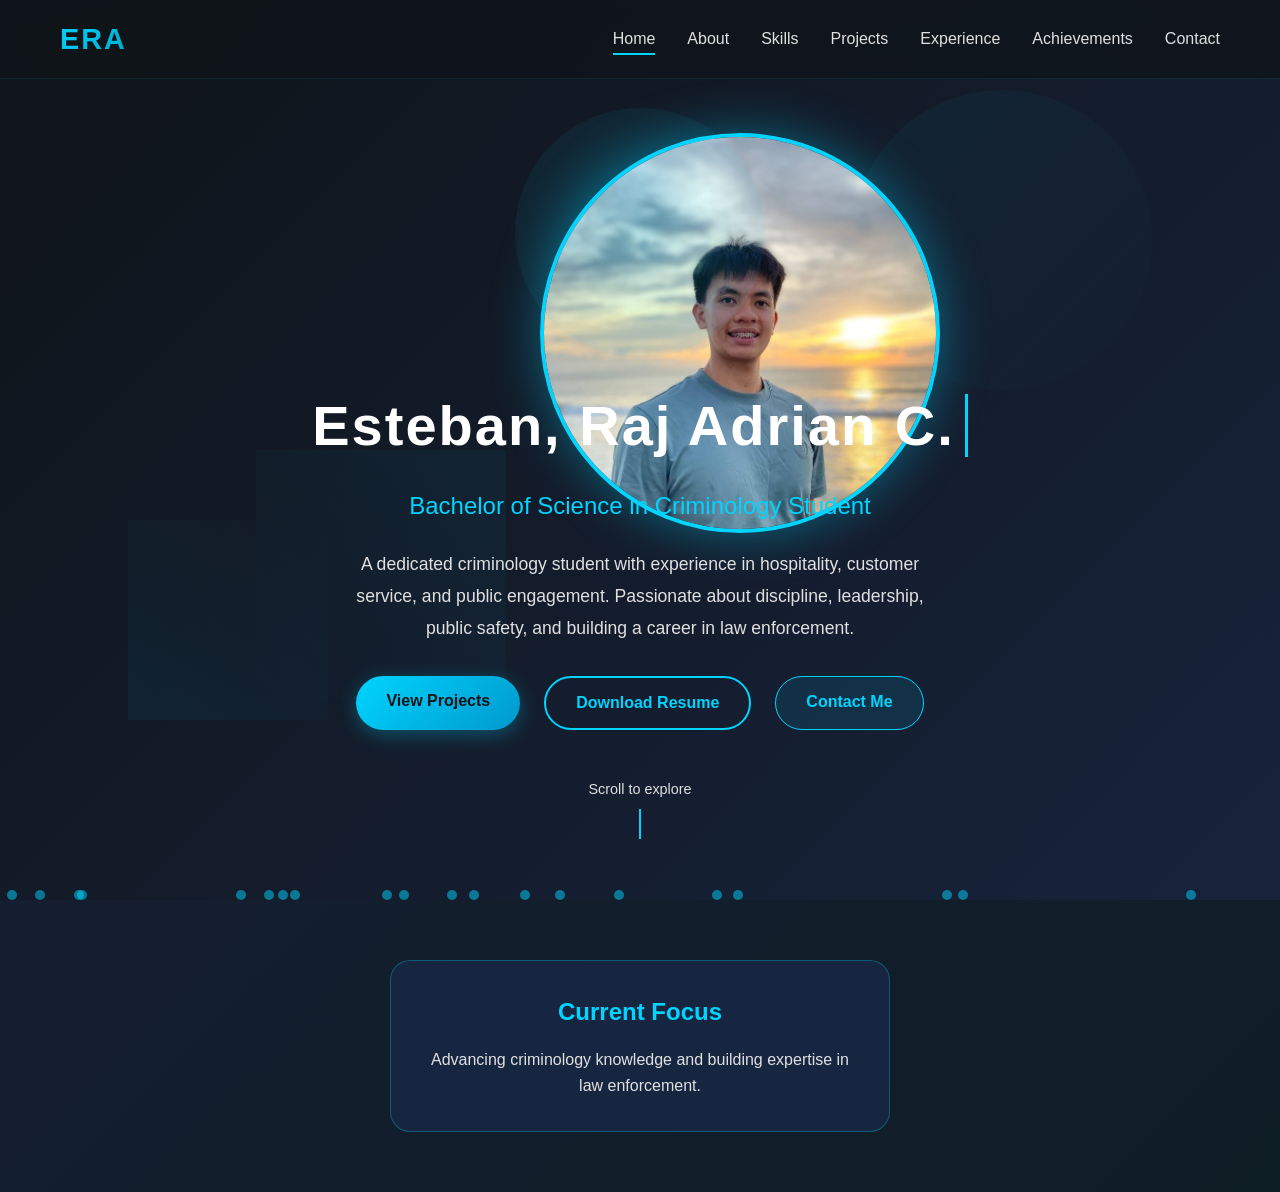
==== commit 736075c6: "Update index.html" ====
--- a/index.html
+++ b/index.html
@@ -48,7 +48,7 @@
         <div class="hero-content">
             <div class="profile-container">
                 <div class="profile-image-wrapper">
-                    <img src="Profile2.jpg" alt="Esteban, Raj Adrian C." style="width: 400px; height: 400px; object-fit: cover;" class="profile-image"; loading="lazy">
+                    <img src="ProfilePicture.jpg" alt="Esteban, Raj Adrian C." style="width: 400px; height: 400px; object-fit: cover;" class="profile-image"; loading="lazy">
                     <div class="profile-glow"></div>
                 </div>
             </div>
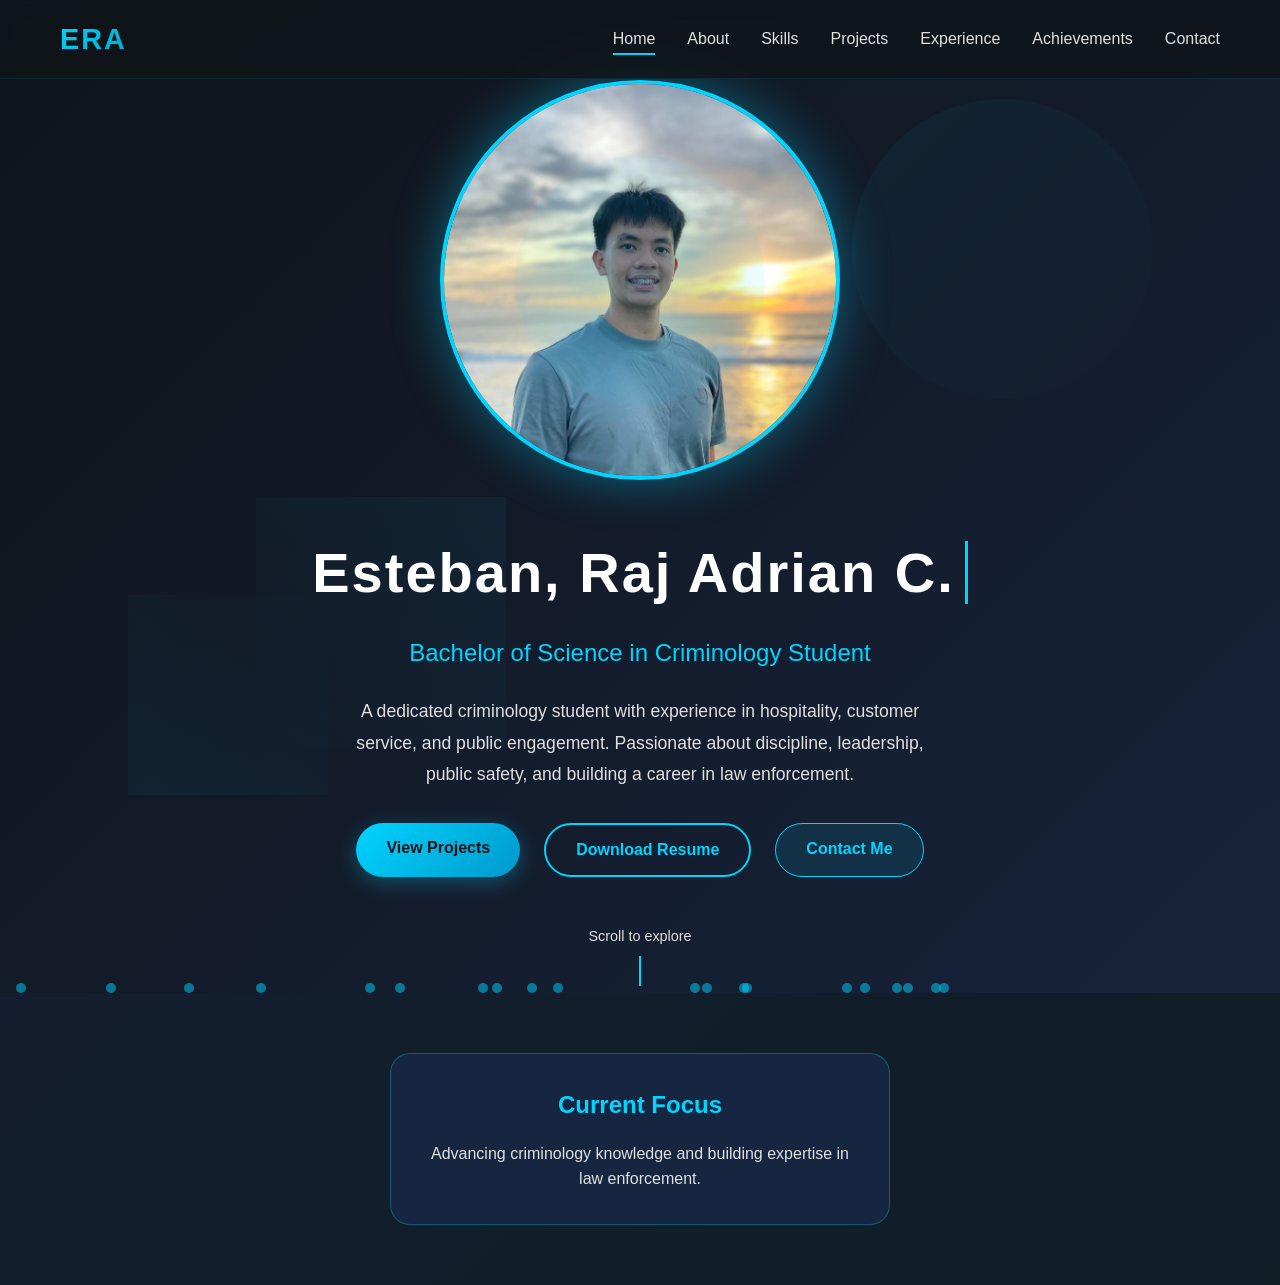
==== commit 4f493a50: "Update index.html" ====
--- a/index.html
+++ b/index.html
@@ -48,7 +48,7 @@
         <div class="hero-content">
             <div class="profile-container">
                 <div class="profile-image-wrapper">
-                    <img src="ProfilePicture.jpg" alt="Esteban, Raj Adrian C." style="width: 400px; height: 400px; object-fit: cover;" class="profile-image"; loading="lazy">
+                    <img src="ProfilePicture.jpg" alt="Esteban, Raj Adrian C." class="profile-image"; loading="lazy">
                     <div class="profile-glow"></div>
                 </div>
             </div>
--- a/style.css
+++ b/style.css
@@ -254,14 +254,17 @@
 }
 
 .profile-container {
+    display: flex;
+    justify-content: center;
+    align-items: center;
     margin-bottom: 3rem;
     animation: slideUp 1s ease;
 }
 
 .profile-image-wrapper {
     position: relative;
-    width: 200px;
-    height: 200px;
+    width: 400px;
+    height: 400px;
     margin: 0 auto;
 }
 
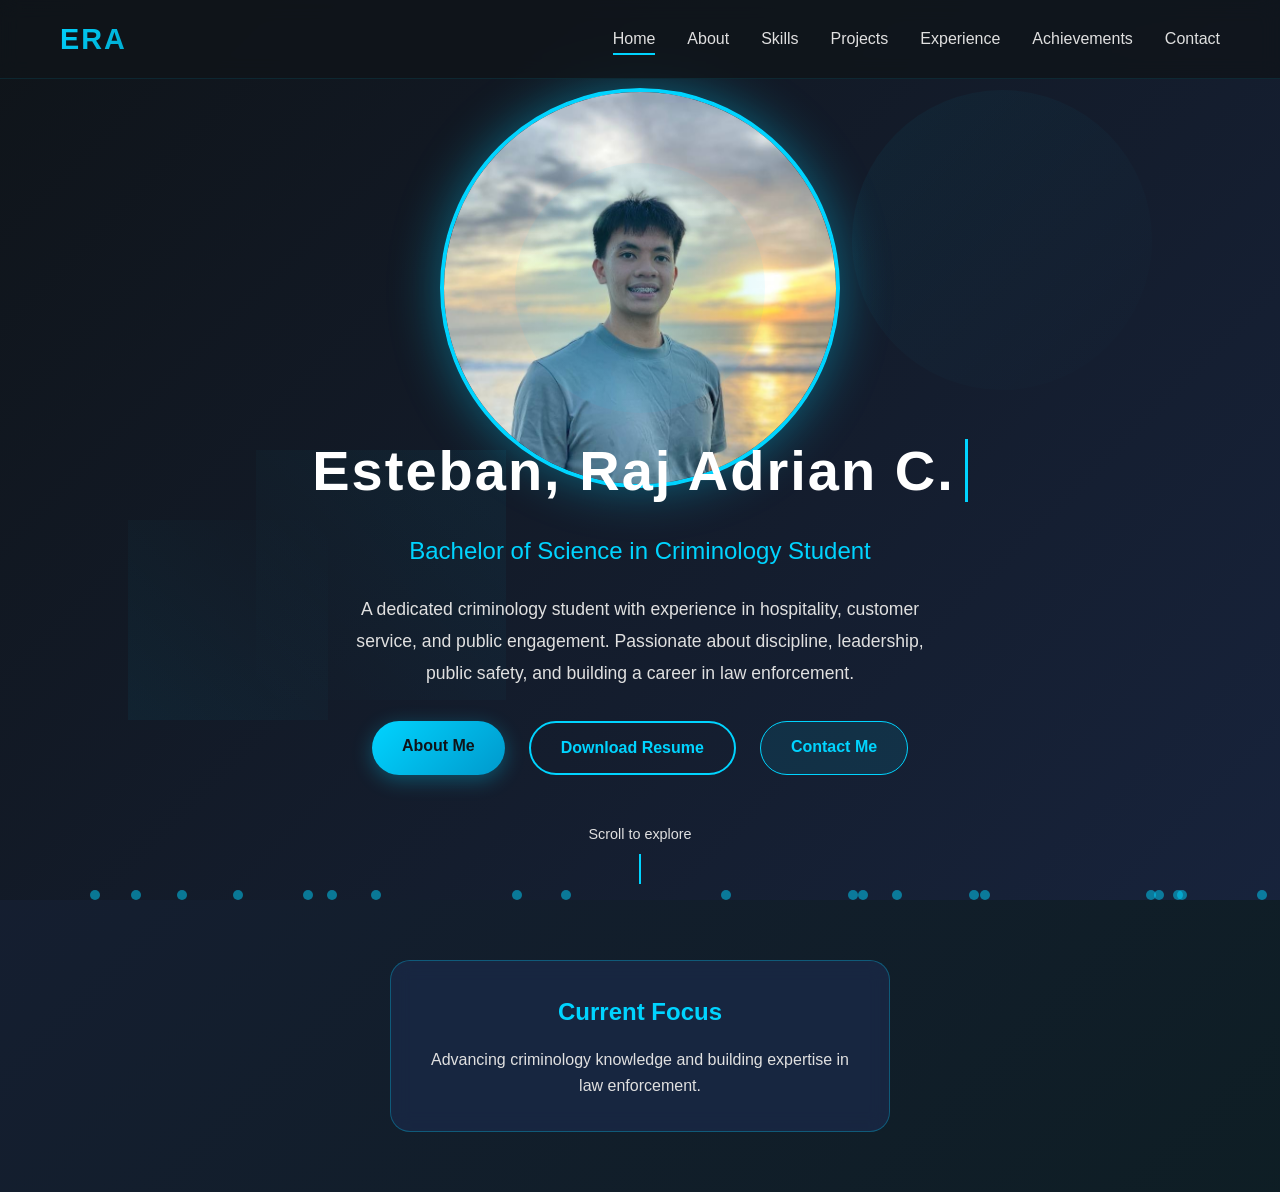
==== commit c0b621d5: "Update index.html" ====
--- a/index.html
+++ b/index.html
@@ -62,7 +62,7 @@
             </p>
 
             <div class="hero-buttons">
-                <a href="projects.html" class="btn btn-primary">View Projects</a>
+                <a href="about.html" class="btn btn-primary">About Me</a>
                 <a href="EstebanRajAdrian_Resume.pdf" download="EstebanRajAdrian_Resume.pdf" class="btn btn-secondary">Download Resume</a>
                 <a href="contact.html" class="btn btn-tertiary">Contact Me</a>
             </div>
--- a/style.css
+++ b/style.css
@@ -315,6 +315,7 @@
     font-size: 3.5rem;
     font-weight: 700;
     color: var(--secondary);
+    margin-top: -110px;
     margin-bottom: 1rem;
     letter-spacing: 2px;
     animation: slideUp 1s ease 0.1s both;
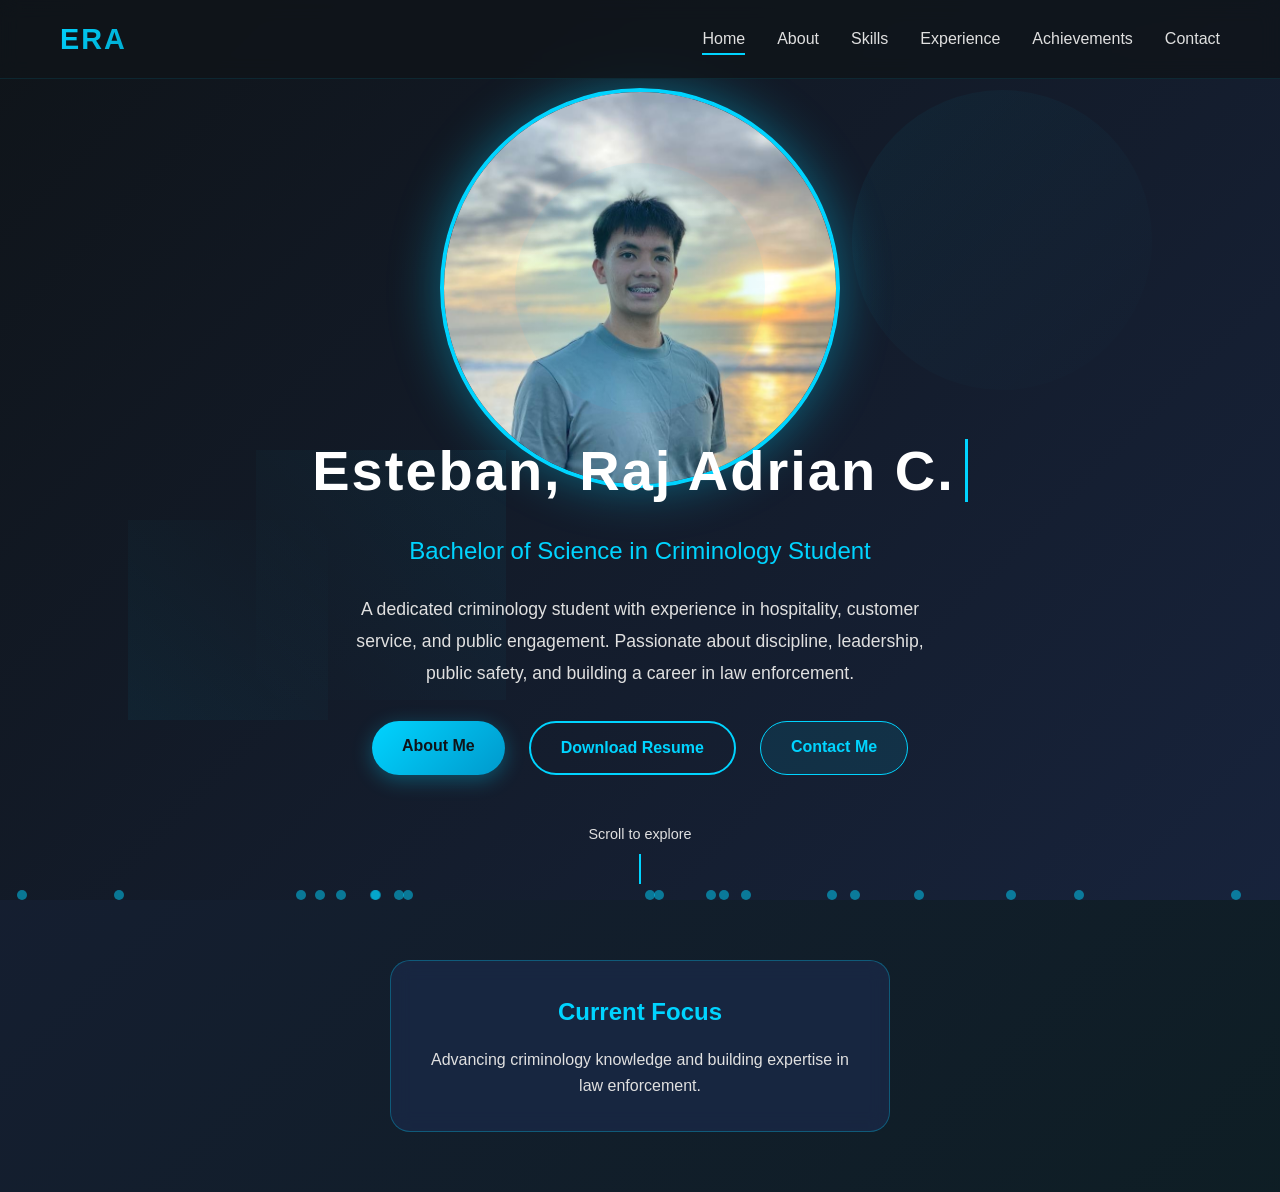
==== commit 6c8098dc: "Update index.html" ====
--- a/index.html
+++ b/index.html
@@ -20,7 +20,6 @@
                 <li class="nav-item"><a href="index.html" class="nav-link active">Home</a></li>
                 <li class="nav-item"><a href="about.html" class="nav-link">About</a></li>
                 <li class="nav-item"><a href="skills.html" class="nav-link">Skills</a></li>
-                <li class="nav-item"><a href="projects.html" class="nav-link">Projects</a></li>
                 <li class="nav-item"><a href="experience.html" class="nav-link">Experience</a></li>
                 <li class="nav-item"><a href="achievements.html" class="nav-link">Achievements</a></li>
                 <li class="nav-item"><a href="contact.html" class="nav-link">Contact</a></li>
--- a/style.css
+++ b/style.css
@@ -1994,3 +1994,28 @@
         padding: 1.5rem;
     }
 }
+.modal-content {
+    width: 90%;
+    max-width: 800px; /* Increase modal width */
+    max-height: 90vh;
+    overflow-y: auto;
+    overflow-x: hidden;
+    padding: 20px;
+    box-sizing: border-box;
+}
+
+.modal-body {
+    width: 100%;
+    text-align: center;
+}
+
+.modal-achievement-image {
+    width: 100%;
+    max-width: 700px;
+    height: auto;
+    max-height: 70vh;
+    object-fit: contain;
+    display: block;
+    margin: 0 auto 20px;
+    border-radius: 10px;
+}
